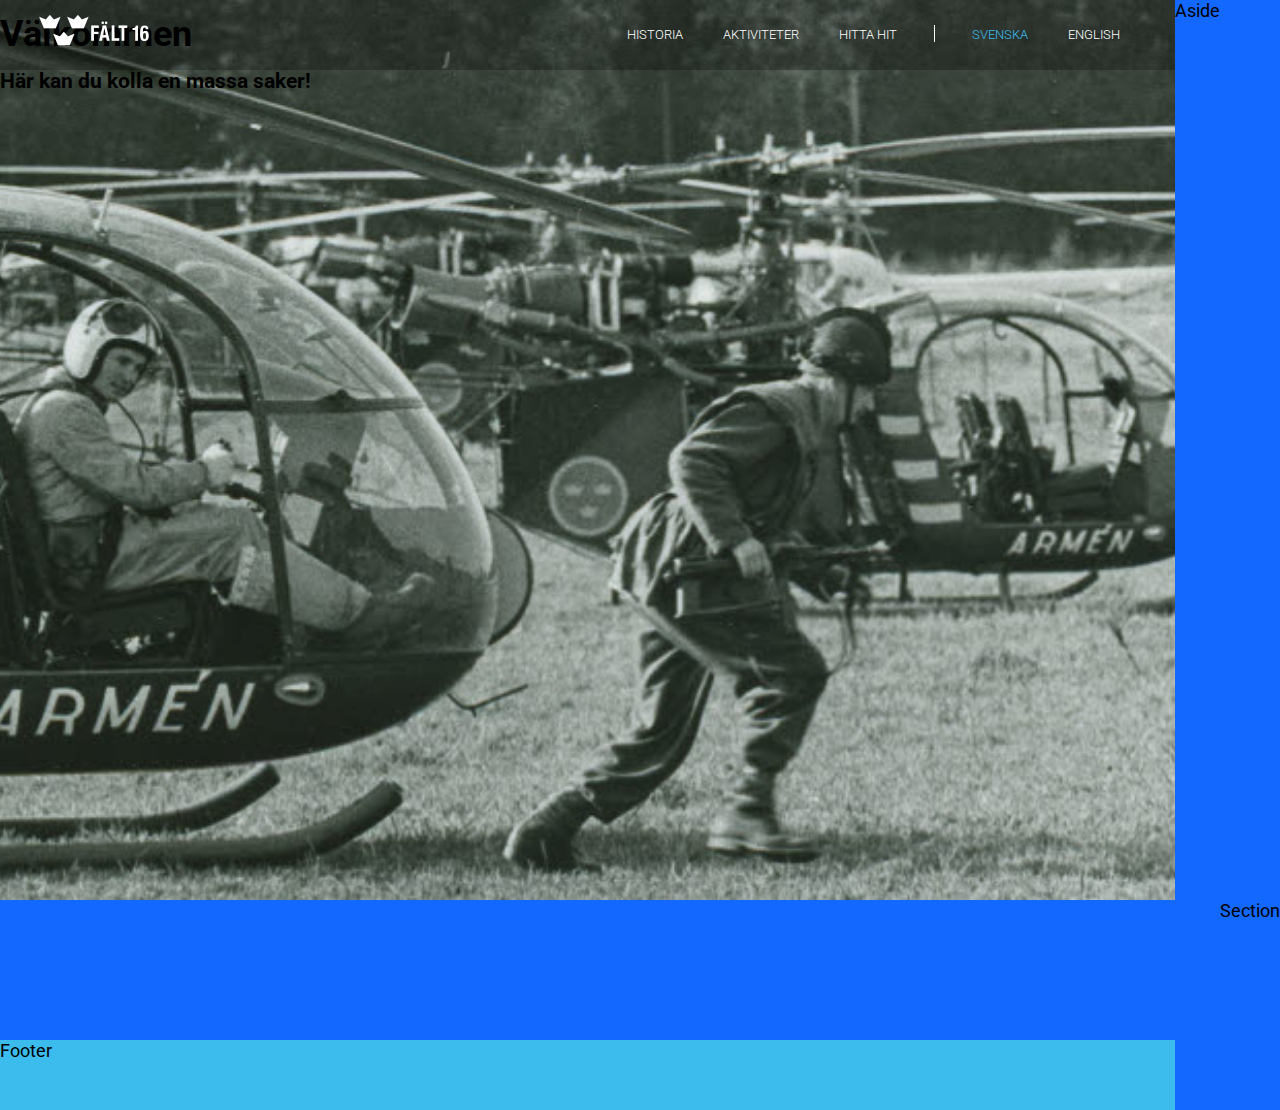
==== se/index.html @ 820b993d "add navbar done" ====
<!DOCTYPE html>
<html lang="se">

<head>
  <meta http-equiv="x-ua-compatible" content="ie=edge">
  <meta name="viewport" content="width=device-width, initial-scale=1">
  <meta charset="utf-8">
  <title>Krigsflygfalt 16</title>
  <link rel="stylesheet" type="text/css" href="../resources/css/grid.css">
<link href="https://fonts.googleapis.com/css?family=Roboto" rel="stylesheet">
</head>

<body>
  <header role="banner" class="header">
      <a href="index.html" class="logo">
        <img alt="krigsflygfält 16 logo" src="../resources/media/logo_white.png" />
      </a>
  </header>

    <nav role="navigation" class="nav">
      <input class="menu-btn" type="checkbox" id="menu-btn" />
      <label class="menu-icon" for="menu-btn">
        <span class="nav-icon"></span>
      </label>
      <ul class="menu">
              <li><a href="#">Historia</a></li>
              <li><a href="#">Aktiviteter</a></li>
              <li><a href="#">Hitta hit</a></li>
              <li role="separator" class="divider"></li>
              <li id="language-se"><a href="../se/index.html" id="active">Svenska</a></li>
              <li id="language-en"><a href="#">English</a></li>
      </ul>
    </nav>

<main role="main">
    <section class="hero">
    <h1>Välkommen</h1>
    <h3>Här kan du kolla en massa saker!</h3>
    </section>
</main>
  <section>Section</section>
  <aside>Aside</aside>
  <footer>Footer</footer>
</div>

</body>

</html>
---- resources/css/grid.css ----
html{
  height: 100%;
  font-size: 100%;
  text-rendering: optimizeLegibility;
  line-height: 1.2em;
  color: black;
  background: #1368FF;
  font-family: 'Roboto', sans-serif;
  font-kerning: normal;
}

@media (min-width: 40em) {
 html {font-size: 112.5%;}
}

article, aside, footer, header, hgroup, main, nav, section {
    display: block;
}

/* mobiles */
body{

  display: grid;
  grid-template-columns: repeat(6, 1fr);
  grid-auto-rows: minmax(55px, auto);
  margin: 0 auto;
  grid-template-areas:
  "header . . . . ."
  "nav nav nav nav nav nav"
  "main main main main main main"
    "section section section section section section"
  "footer footer footer footer footer footer";
}

.logo img{
  height: 26.2px;
  width: 88px;
  padding: 15px 15px;
}

#active{
  color: #3bbced;
}

/* menu */
.nav .menu{
  background-color: black;
  clear:both;
  height: 0px;
  padding: 0 15%;
  transition: height 0.25s ease-out;
}

.header{
  grid-area: header;
  background-color: transparent;
  height: 55px;
  z-index: 9999;
}

input[type=checkbox].menu-btn {
   display:none;
}

/* desktops/tablets  */
@media screen and (min-width:760px){
  body{
    display: grid;
    grid-template-columns: repeat(6, 1fr);
    grid-auto-rows: minmax(70px, auto);
    margin: 0 auto;
    grid-template-areas:
    "header . . . . ."
    "nav nav nav nav nav nav"
    "main main main main main main"

    "footer footer footer footer footer footer";
  }
}

/* Hamburger menu */
.nav .menu-icon{
  cursor: pointer;
  display: inline-block;
  float: right;
  padding: 26px 4%;
  position: relative;
  user-select: none;
}

.nav .menu-icon .nav-icon{
  background: white;
  display: block;
  height: 3px;
  position: relative;
  transition: background .2s ease-out;
  width: 18px;
}

.nav .menu-icon .nav-icon:before,
.nav .menu-icon .nav-icon:after{
 background: white;
 content: '';
 display: block;
 height: 3px;
 position: absolute;
 transition: all .2s ease-out;
 width: 100%;
}

.nav .menu-icon .nav-icon:before{
  top: 6px;
}

.nav .menu-icon .nav-icon:after{
  top:-7px;
}

.nav .menu-btn{
  display:none;
  transition: all .2s ease-out;
}

.nav .menu-btn:checked ~ .menu{
  height: 100vh;
  padding: 15% 15%;
}


.nav .menu-btn:checked ~ .menu-icon .nav-icon {
  background: transparent;
}

.nav .menu-btn:checked ~ .menu-icon .nav-icon:before {
  transform: rotate(-45deg);
}

.nav .menu-btn:checked ~ .menu-icon .nav-icon:after {
  transform: rotate(45deg);
}

.nav .menu-btn:checked ~ .menu-icon:not(.steps) .nav-icon:before,
.nav .menu-btn:checked ~ .menu-icon:not(.steps) .nav-icon:after {
  top: 0;
}

nav{
  grid-area: nav;
  font-weight: bold;
  text-transform: uppercase;
  font-size: 30px;
  background-color: black;
  height: 55px;
  grid-row: 1;
  color:white;
  z-index: 4;
}

.nav ul{
  margin: 0;
  padding: 0;
  height: 100%;
  list-style: none;
  overflow: hidden;
}

.nav li a{
    line-height: 1;
    display: block;
    padding: 20px 20px;
    text-decoration: none;
}

.nav a, a:visited {
  color: inherit;
}

.nav a:hover,
.nav .menubtn:hover {
    color: #3bbced;
}


.divider {
  text-align: left;
  width: 25px;
  height: 4px;
  background-color: #fff;
  margin: 10px 20px 0;
}

.nav .menu-btn:checked ~ .menu #language-se{
  font-size: 17px;
  margin-top: : 20px;
}

.nav .menu-btn:checked ~ .menu #language-en{
  font-size: 17px;
   margin-top: -20px;
}


@media (min-width: 760px) {
  .header{
    height: 70px;
  }

  .header a{
    display: block;
    height: 100%;
    line-height: 70px;
  }

  .logo img{
    height: 32.75px;
    width: 110px;
  padding-left: 20%;
  }

  .nav{
    font-weight: 300;
    font-size: 13px;
    color:white;
    background-color:rgba(0, 0, 0, 0.25);
    height: 70px;
  }

  .nav .menu{
    background-color: transparent;
    height: 100%;
    line-height: 70px;
    padding-right: 3%
  }

  .nav li {
    float: left;
  }
  .nav li a {
    display: inline;
  }

  .divider {
      background-color: white;
      height: 17px;
      width: 1px;
      margin-top: 25px;
      margin-left: 17px;
      margin-right: 17px;
  }

  .nav .menu {
    clear: none;
    float: right;
    max-height: none;
  }
  .nav .menu-icon {
    display: none;
  }
}

main{
  grid-area: main;
  grid-row: 1;
  height: 100vh;
  background : url('../media/index_bk.jpg')no-repeat center ;
  -webkit-background-size: cover;
  -moz-background-size: cover;
  -o-background-size: cover;
  background-size: cover;
  z-index: 3;
}
@media (min-width: 760px) {

}

section {
  grid-area: section;
  grid-row: 2/4;
}

section .hero{
  display: grid;
  grid-template-rows: 1fr 1fr 1fr 1fr;
  grid-gap: 2em;
  margin: 2rem 0;
  justify-content: center;
  align-items: center;
}

footer{
  grid-area: footer;
  background: #3bbced;
  height:auto;
}
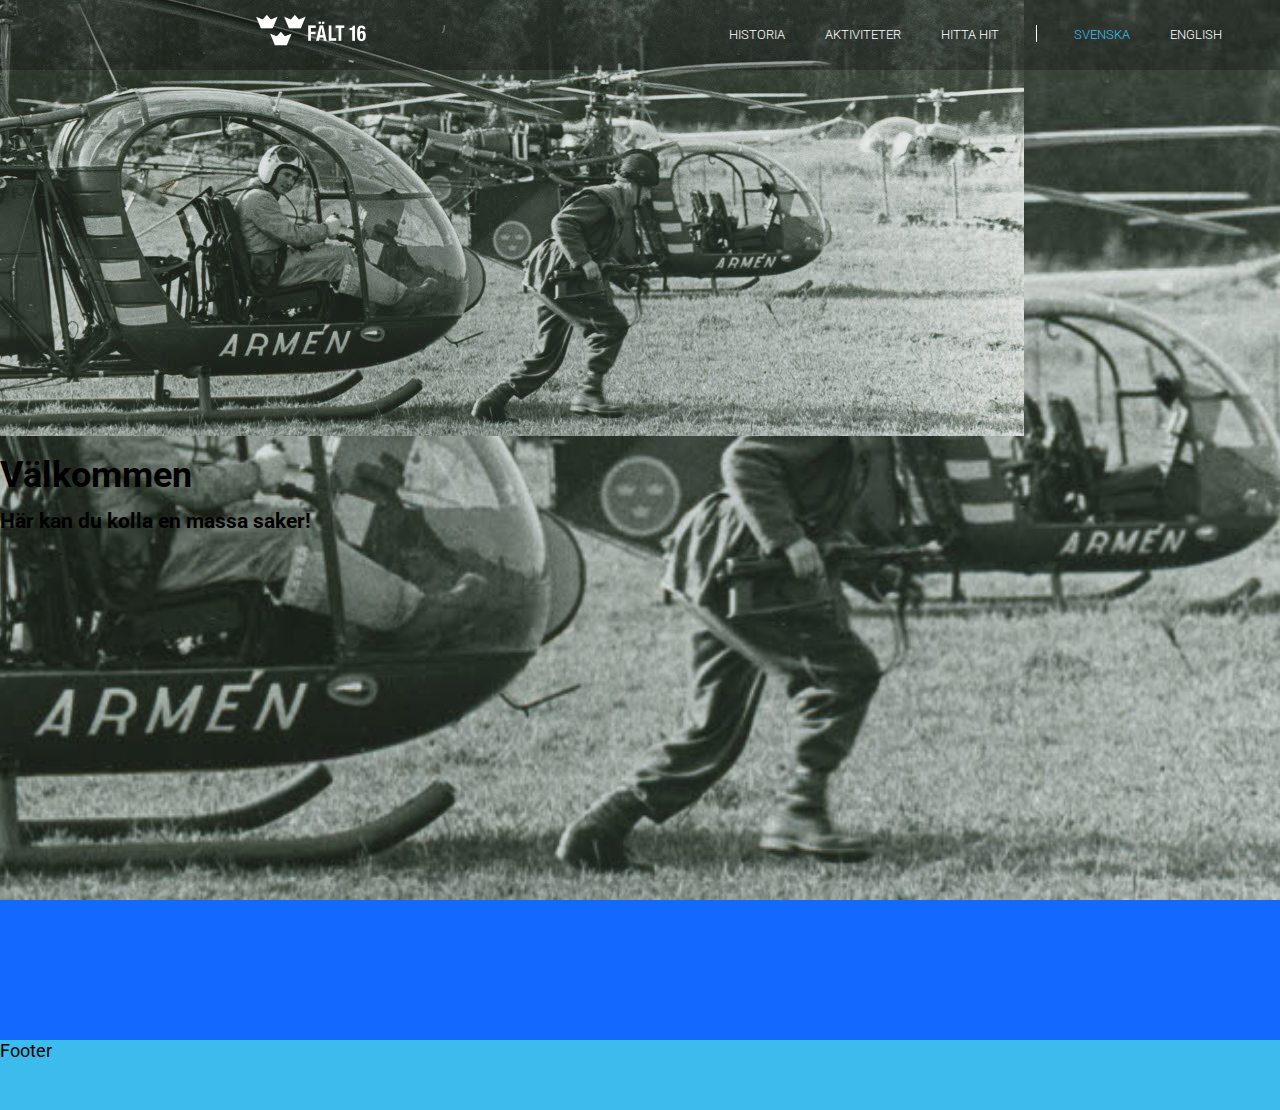
==== commit a5c9a1cf: "add new header" ====
--- a/se/index.html
+++ b/se/index.html
@@ -1,48 +1,43 @@
 <!DOCTYPE html>
 <html lang="se">
 
-<head>
-  <meta http-equiv="x-ua-compatible" content="ie=edge">
-  <meta name="viewport" content="width=device-width, initial-scale=1">
-  <meta charset="utf-8">
-  <title>Krigsflygfalt 16</title>
-  <link rel="stylesheet" type="text/css" href="../resources/css/grid.css">
-<link href="https://fonts.googleapis.com/css?family=Roboto" rel="stylesheet">
-</head>
+  <head>
+    <meta http-equiv="x-ua-compatible" content="ie=edge">
+    <meta name="viewport" content="width=device-width, initial-scale=1">
+    <meta charset="utf-8">
+    <title>Krigsflygfalt 16</title>
+    <link rel="stylesheet" type="text/css" href="../resources/css/grid.css">
+  <link href="https://fonts.googleapis.com/css?family=Roboto:300,400" rel="stylesheet">
+  </head>
 
-<body>
-  <header role="banner" class="header">
-      <a href="index.html" class="logo">
-        <img alt="krigsflygfält 16 logo" src="../resources/media/logo_white.png" />
-      </a>
-  </header>
+  <body>
+    <header role="banner" class="header">
+    </header>
+      <nav role="navigation" class="nav">
+        <a href="index.html" class="logo">
+          <img alt="krigsflygfält 16 logo" src="../resources/media/logo_white.png" />
+        </a>
+        <input class="menu-btn" type="checkbox" id="menu-btn" />
+        <label class="menu-icon" for="menu-btn">
+          <span class="nav-icon"></span>
+        </label>
+        <ul class="menu">
+                <li><a href="#">Historia</a></li>
+                <li><a href="#">Aktiviteter</a></li>
+                <li><a href="#">Hitta hit</a></li>
+                <li role="separator" class="divider"></li>
+                <li id="language-se"><a href="../se/index.html" id="active">Svenska</a></li>
+                <li id="language-en"><a href="#">English</a></li>
+        </ul>
+      </nav>
 
-    <nav role="navigation" class="nav">
-      <input class="menu-btn" type="checkbox" id="menu-btn" />
-      <label class="menu-icon" for="menu-btn">
-        <span class="nav-icon"></span>
-      </label>
-      <ul class="menu">
-              <li><a href="#">Historia</a></li>
-              <li><a href="#">Aktiviteter</a></li>
-              <li><a href="#">Hitta hit</a></li>
-              <li role="separator" class="divider"></li>
-              <li id="language-se"><a href="../se/index.html" id="active">Svenska</a></li>
-              <li id="language-en"><a href="#">English</a></li>
-      </ul>
-    </nav>
-
-<main role="main">
-    <section class="hero">
-    <h1>Välkommen</h1>
-    <h3>Här kan du kolla en massa saker!</h3>
-    </section>
-</main>
-  <section>Section</section>
-  <aside>Aside</aside>
-  <footer>Footer</footer>
-</div>
-
-</body>
-
+    <main role="main">
+      <section class="hero">
+      <img class="section-img" src="../resources/media/index_bk.jpg" alt=" " />
+        <h1>Välkommen</h1>
+        <h3>Här kan du kolla en massa saker!</h3>
+      </section>
+    </main>
+    <footer>Footer</footer>
+  </body>
 </html>
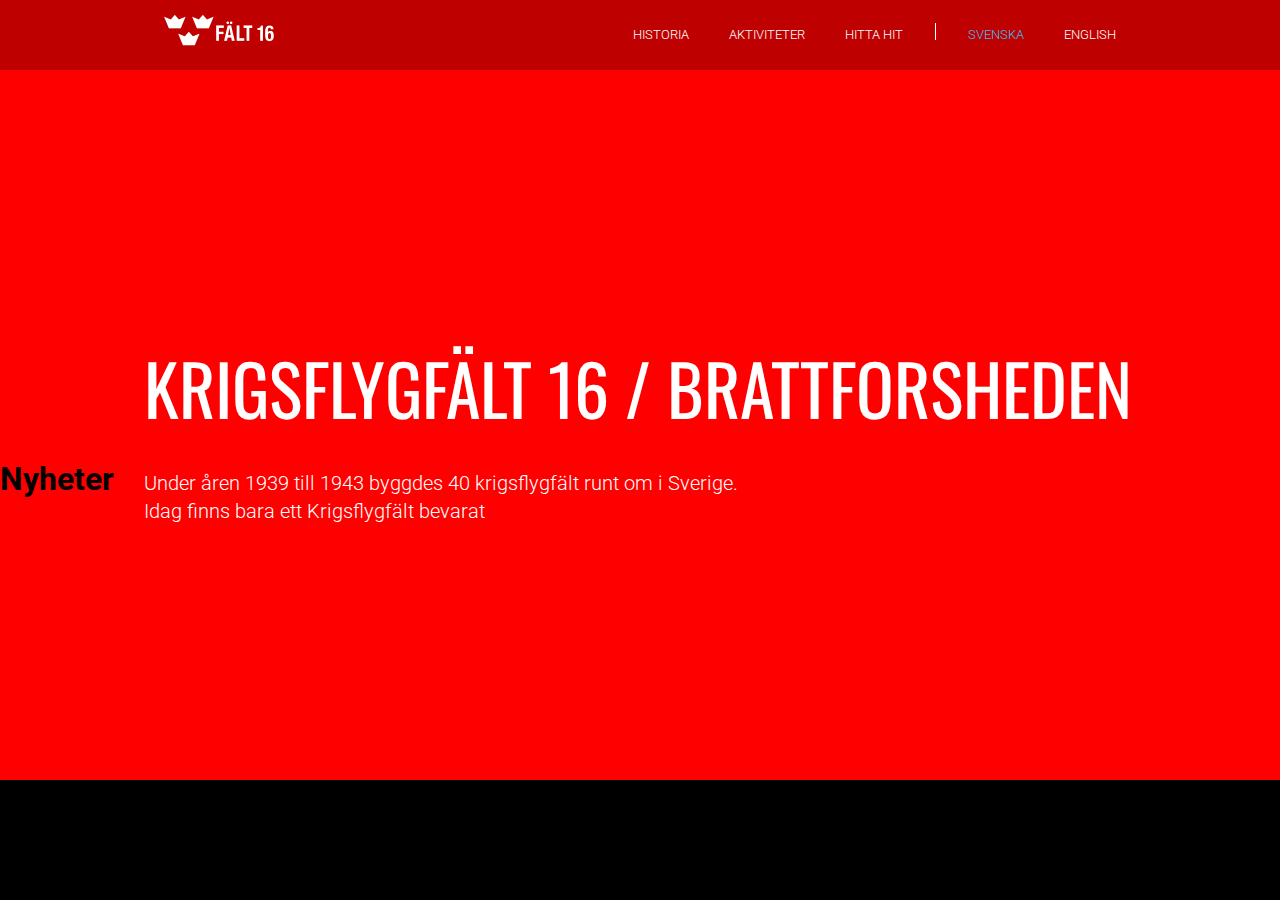
==== commit bfb55ede: "Add structure and hero section" ====
--- a/se/index.html
+++ b/se/index.html
@@ -8,6 +8,10 @@
     <title>Krigsflygfalt 16</title>
     <link rel="stylesheet" type="text/css" href="../resources/css/grid.css">
   <link href="https://fonts.googleapis.com/css?family=Roboto:300,400" rel="stylesheet">
+  <link href="https://fonts.googleapis.com/css?family=Overpass+Mono:400,700" rel="stylesheet">
+  <link href="https://fonts.googleapis.com/css?family=Black+Ops+One" rel="stylesheet">
+  <link href="https://fonts.googleapis.com/css?family=Oswald" rel="stylesheet">
+
   </head>
 
   <body>
@@ -31,12 +35,17 @@
         </ul>
       </nav>
 
-    <main role="main">
-      <section class="hero">
-      <img class="section-img" src="../resources/media/index_bk.jpg" alt=" " />
-        <h1>Välkommen</h1>
-        <h3>Här kan du kolla en massa saker!</h3>
-      </section>
+    <main>
+    <section role="hero" class="section-hero">
+      <div class="hero-txt">
+      <h1>Krigsflygfält 16
+        / Brattforsheden</h1>
+      <h2>Under åren 1939 till 1943 byggdes 40 krigsflygfält runt om i Sverige.</br> Idag finns bara ett Krigsflygfält bevarat</h2>
+      </div>
+    </section>
+    <section role="news" class="section-news">
+      <h1>Nyheter</h1>
+    </section>
     </main>
     <footer>Footer</footer>
   </body>
--- a/resources/css/grid.css
+++ b/resources/css/grid.css
@@ -1,85 +1,112 @@
-
+/* Basic stuff ----------------------------------------------*/
 html{
   height: 100%;
-  font-size: 100%;
+  font-family: 'Roboto', sans-serif;
   text-rendering: optimizeLegibility;
-  line-height: 1.2em;
+  line-height: 1em;
   color: black;
   background: #1368FF;
-  font-family: 'Roboto', sans-serif;
   font-kerning: normal;
 }
 
-@media (min-width: 40em) {
- html {font-size: 112.5%;}
-}
-
-article, aside, footer, header, hgroup, main, nav, section {
-    display: block;
-}
-
-/* mobiles */
+input[type=checkbox].menu-btn {
+   display:none;
+}
+
+/* mobiles --------------------------------------------------*/
 body{
-
+  height: inherit;
   display: grid;
   grid-template-columns: repeat(6, 1fr);
-  grid-auto-rows: minmax(55px, auto);
+  grid-template-rows: auto auto 1fr auto;
   margin: 0 auto;
   grid-template-areas:
-  "header . . . . ."
+  "header header header header header header"
   "nav nav nav nav nav nav"
   "main main main main main main"
-    "section section section section section section"
   "footer footer footer footer footer footer";
 }
 
 .logo img{
   height: 26.2px;
   width: 88px;
-  padding: 15px 15px;
+  margin-top: 15px;
+  margin-left: 20px;
+  position: relative;
+}
+
+/* navigation -----------------------------------------------*/
+.nav{
+  grid-area: nav;
+  z-index: 1000;
+  height:55px;
+  grid-row: 1;
+  font-weight: bold;
+  text-transform: uppercase;
+  font-size: 30px;
+  background-color: rgba(0, 0, 0, 0.85);
+  color:white;
+}
+
+.nav ul{
+  margin: 0;
+  padding: 0;
+  list-style: none;
+}
+
+.nav li a{
+    display: block;
+    line-height: 1;
+    padding: 20px 15%;
+    text-decoration: none;
+}
+
+.nav li:first-child{
+  margin-top: 50px;
+}
+.nav a, a:visited {
+  color: inherit;
+}
+
+.nav a:hover,
+.nav .menubtn:hover {
+    color: #3bbced;
 }
 
 #active{
   color: #3bbced;
 }
 
-/* menu */
+/* menu ---------------------------*/
+.divider {
+  text-align: left;
+  width: 25px;
+  height: 4px;
+  background-color: #fff;
+  margin: 10px 15% 0;
+}
+.menu #language-se{
+  font-size: 17px;
+  margin-top: : 20px;
+}
+
+.menu #language-en{
+  font-size: 17px;
+  margin-top: -20px;
+}
+.menu li{
+  position: relative;
+}
 .nav .menu{
-  background-color: black;
   clear:both;
   height: 0px;
-  padding: 0 15%;
-  transition: height 0.25s ease-out;
-}
-
-.header{
-  grid-area: header;
-  background-color: transparent;
-  height: 55px;
-  z-index: 9999;
-}
-
-input[type=checkbox].menu-btn {
-   display:none;
-}
-
-/* desktops/tablets  */
-@media screen and (min-width:760px){
-  body{
-    display: grid;
-    grid-template-columns: repeat(6, 1fr);
-    grid-auto-rows: minmax(70px, auto);
-    margin: 0 auto;
-    grid-template-areas:
-    "header . . . . ."
-    "nav nav nav nav nav nav"
-    "main main main main main main"
-
-    "footer footer footer footer footer footer";
-  }
-}
-
-/* Hamburger menu */
+  opacity: 0;
+  overflow:hidden;
+  transition: height 0.3s ease, opacity 0.3s  ease;
+}
+
+
+/* Hamburger menu ----------------*/
 .nav .menu-icon{
   cursor: pointer;
   display: inline-block;
@@ -123,8 +150,9 @@
 }
 
 .nav .menu-btn:checked ~ .menu{
-  height: 100vh;
-  padding: 15% 15%;
+  background-color: rgba(0, 0, 0, 0.85);
+  height:100vh;
+  opacity: 1;
 }
 
 
@@ -145,151 +173,175 @@
   top: 0;
 }
 
-nav{
-  grid-area: nav;
-  font-weight: bold;
+/* main ------------------------*/
+main{
+  grid-column: 1/7;
+  grid-row: 1/4;
+  background-color: red;
+}
+
+/* SECTION: hero ---------------*/
+main .section-hero{
+  height: 50vh;
+  max-width: 760px;
+  display: grid;
+  grid-template-columns: repeat(4, 1fr);
+  grid-template-rows: repeat(4, 1fr);
+  grid-gap: 20px;
+  margin-left: 20px;
+  justify-self: center;
+}
+
+.section-hero .hero-txt{
+  grid-row: 3/5;
+  grid-column: 1/5;
+  color: white;
+  margin-top: 70px;
+}
+
+.hero-txt h1{
+  font-family: 'Oswald', sans-serif;
+  font-weight: 400;
   text-transform: uppercase;
-  font-size: 30px;
-  background-color: black;
-  height: 55px;
-  grid-row: 1;
-  color:white;
-  z-index: 4;
-}
-
-.nav ul{
-  margin: 0;
-  padding: 0;
-  height: 100%;
-  list-style: none;
-  overflow: hidden;
-}
-
-.nav li a{
-    line-height: 1;
-    display: block;
-    padding: 20px 20px;
-    text-decoration: none;
-}
-
-.nav a, a:visited {
-  color: inherit;
-}
-
-.nav a:hover,
-.nav .menubtn:hover {
-    color: #3bbced;
-}
-
-
-.divider {
-  text-align: left;
-  width: 25px;
-  height: 4px;
-  background-color: #fff;
-  margin: 10px 20px 0;
-}
-
-.nav .menu-btn:checked ~ .menu #language-se{
-  font-size: 17px;
-  margin-top: : 20px;
-}
-
-.nav .menu-btn:checked ~ .menu #language-en{
-  font-size: 17px;
-   margin-top: -20px;
-}
-
-
-@media (min-width: 760px) {
+  font-size: 60px;
+  line-height: 1em;
+}
+
+.hero-txt h2{
+  font-size: 20px;
+  font-weight: 300;
+  line-height: 1.4em;
+}
+/* SECTION: News ----------------*/
+  .main .section-news{
+
+    max-width: 760px;
+    display: grid;
+    grid-template-columns: repeat(3, 1fr);
+    grid-template-rows: repeat(3, 1fr);
+    grid-gap: 20px;
+  }
+/* footer -----------------------*/
+footer{
+  grid-area: footer;
+  background: black;
+}
+
+
+/* tablets ----------------------------------------------------*/
+@media screen and (min-width:760px){
+  body{
+    display: grid;
+    grid-template-columns: repeat(6, 1fr);
+    grid-template-rows: auto auto 1fr auto;
+    margin: 0 auto;
+    grid-template-areas:
+    "header header header header header header"
+    "nav nav nav nav nav nav"
+    "main main main main main main"
+    "footer footer footer footer footer footer";
+  }
+/* main ------------------------*/
+  main .section-hero{
+    margin: 0 auto;
+  }
+
+  .section-hero .hero-txt{
+    grid-column: 1/5;
+  }
+
+/* footer ----------------------*/
+  footer{
+    height: 120px;
+  }
+
+/* navigation ---------------------*/
   .header{
+    grid-area: header;
+    z-index: 1000;
+    background-color:rgba(0, 0, 0, 0.25);
     height: 70px;
-  }
-
-  .header a{
-    display: block;
-    height: 100%;
-    line-height: 70px;
-  }
-
-  .logo img{
-    height: 32.75px;
-    width: 110px;
-  padding-left: 20%;
   }
 
   .nav{
     font-weight: 300;
     font-size: 13px;
     color:white;
-    background-color:rgba(0, 0, 0, 0.25);
-    height: 70px;
+    background-color: transparent;
+    height: 0px;
+    line-height: 70px;
+    justify-self:center;
+    width: 760px;
   }
 
   .nav .menu{
     background-color: transparent;
-    height: 100%;
-    line-height: 70px;
-    padding-right: 3%
-  }
+    height: 70px;
+    float:right;
+    opacity: 1;
+    overflow:visible;
+  }
+
+  .menu #language-se{
+    font-size: inherit;
+    margin-top: : 0px;
+  }
+
+  .menu #language-en{
+    font-size: inherit;
+    margin-top: 0px;
+  }
+
 
   .nav li {
     float: left;
   }
   .nav li a {
+    padding: 0;
+    margin: 0;
+    padding: 0px 20px;
     display: inline;
+  }
+
+  .nav ul{
+
+  }
+
+  .nav li:first-child{
+    margin-top: 0;
   }
 
   .divider {
       background-color: white;
       height: 17px;
       width: 1px;
-      margin-top: 25px;
-      margin-left: 17px;
-      margin-right: 17px;
-  }
-
-  .nav .menu {
-    clear: none;
-    float: right;
-    max-height: none;
-  }
+      margin-top: 23px;
+      margin-left: 12px;
+      margin-right: 12px;
+  }
+
   .nav .menu-icon {
     display: none;
   }
-}
-
-main{
-  grid-area: main;
-  grid-row: 1;
-  height: 100vh;
-  background : url('../media/index_bk.jpg')no-repeat center ;
-  -webkit-background-size: cover;
-  -moz-background-size: cover;
-  -o-background-size: cover;
-  background-size: cover;
-  z-index: 3;
-}
-@media (min-width: 760px) {
-
-}
-
-section {
-  grid-area: section;
-  grid-row: 2/4;
-}
-
-section .hero{
-  display: grid;
-  grid-template-rows: 1fr 1fr 1fr 1fr;
-  grid-gap: 2em;
-  margin: 2rem 0;
-  justify-content: center;
-  align-items: center;
-}
-
-footer{
-  grid-area: footer;
-  background: #3bbced;
-  height:auto;
-}
+
+  .logo img{
+    height: 32.75px;
+    width: 110px;
+    padding-top: 0px;
+  }
+
+}
+
+/* desktops/tablets ----------------------------------------*/
+@media screen and (min-width:992px){
+  .nav{
+    min-width: 992px;
+  }
+  .section-hero{
+    min-width: 992px;
+  }
+  .section-hero h1{
+    font-size: 70px;
+    white-space: nowrap;
+  }
+}
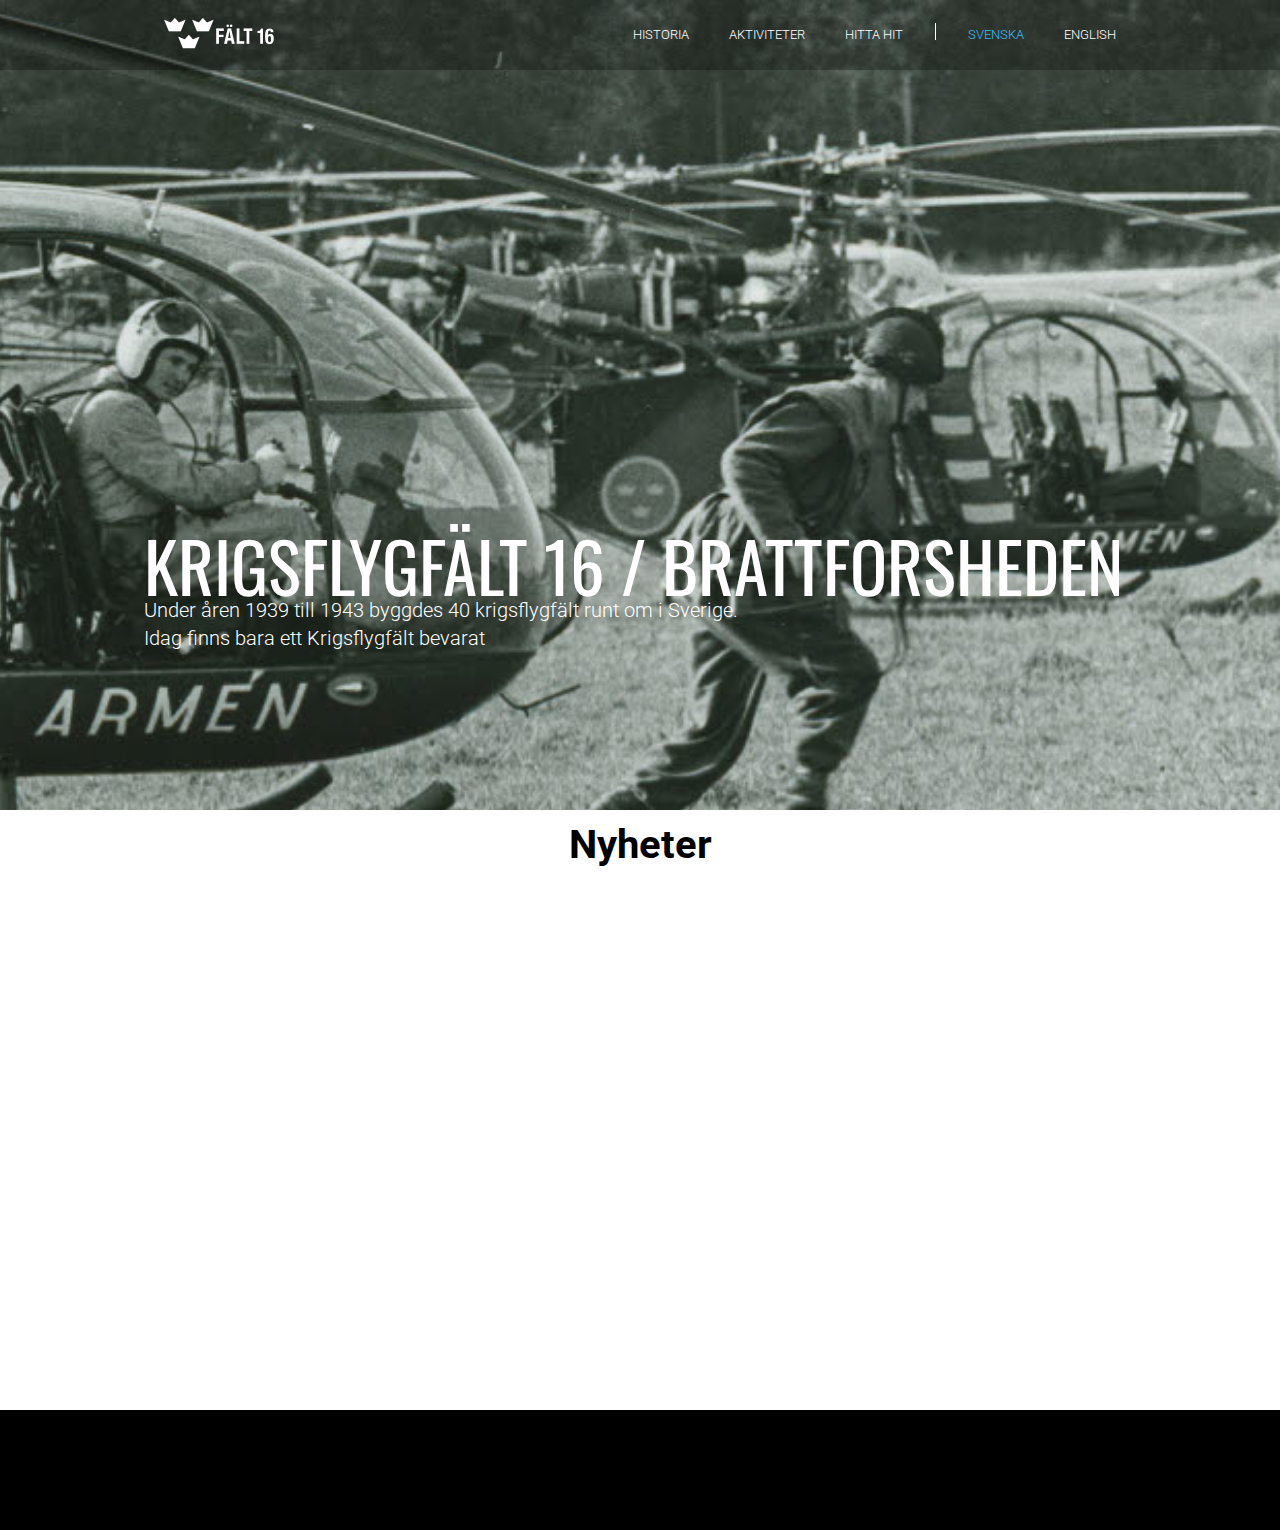
==== commit 54b36441: "Add hero" ====
--- a/se/index.html
+++ b/se/index.html
@@ -36,16 +36,21 @@
       </nav>
 
     <main>
-    <section role="hero" class="section-hero">
-      <div class="hero-txt">
-      <h1>Krigsflygfält 16
-        / Brattforsheden</h1>
-      <h2>Under åren 1939 till 1943 byggdes 40 krigsflygfält runt om i Sverige.</br> Idag finns bara ett Krigsflygfält bevarat</h2>
-      </div>
-    </section>
-    <section role="news" class="section-news">
-      <h1>Nyheter</h1>
-    </section>
+      <article role="hero" id="article-hero">
+        <section class="section-hero">
+          <span class="hero-txt">
+            <h1>Krigsflygfält 16
+              / Brattforsheden</h1>
+            <h2>Under åren 1939 till 1943 byggdes 40 krigsflygfält runt om i Sverige.</br> Idag finns bara ett Krigsflygfält bevarat</h2>
+          </span>
+        </section>
+      </article>
+
+      <article role="nyheter" id="article-news">
+        <section role="news" class="section-news">
+          <h1>Nyheter</h1>
+        </section>
+      <article>
     </main>
     <footer>Footer</footer>
   </body>
--- a/resources/css/grid.css
+++ b/resources/css/grid.css
@@ -175,14 +175,15 @@
 
 /* main ------------------------*/
 main{
+  grid-area: main;
   grid-column: 1/7;
-  grid-row: 1/4;
+  grid-row: 1;
   background-color: red;
 }
 
 /* SECTION: hero ---------------*/
-main .section-hero{
-  height: 50vh;
+main article>section{
+  height: 100%;
   max-width: 760px;
   display: grid;
   grid-template-columns: repeat(4, 1fr);
@@ -192,6 +193,15 @@
   justify-self: center;
 }
 
+#article-hero {
+    background-image: url(../media/index_bk.jpg);
+    background-position: center center;
+    background-repeat: no-repeat;
+    background-attachment: fixed;
+    background-size: cover;
+    background-color: #464646;
+
+}
 .section-hero .hero-txt{
   grid-row: 3/5;
   grid-column: 1/5;
@@ -210,16 +220,25 @@
 .hero-txt h2{
   font-size: 20px;
   font-weight: 300;
+  margin-top: -50px;
   line-height: 1.4em;
 }
 /* SECTION: News ----------------*/
-  .main .section-news{
-
-    max-width: 760px;
-    display: grid;
-    grid-template-columns: repeat(3, 1fr);
-    grid-template-rows: repeat(3, 1fr);
-    grid-gap: 20px;
+  #article-news{
+    background-color: white;
+    height: 600px;
+  }
+
+  .section-news h1{
+    font-size: 40px;
+
+    text-align: center;
+    grid-column: 2/4;
+
+  }
+
+ .section-news{
+
   }
 /* footer -----------------------*/
 footer{
@@ -242,13 +261,22 @@
     "footer footer footer footer footer footer";
   }
 /* main ------------------------*/
+  #article-hero{
+    height: 90vh;
+  }
+
   main .section-hero{
     margin: 0 auto;
   }
 
+  main .section-news{
+      margin: 0 auto;
+  }
+
   .section-hero .hero-txt{
     grid-column: 1/5;
   }
+
 
 /* footer ----------------------*/
   footer{
@@ -292,7 +320,6 @@
     margin-top: 0px;
   }
 
-
   .nav li {
     float: left;
   }
@@ -327,7 +354,7 @@
   .logo img{
     height: 32.75px;
     width: 110px;
-    padding-top: 0px;
+    padding-top: 3px;
   }
 
 }
@@ -341,7 +368,7 @@
     min-width: 992px;
   }
   .section-hero h1{
-    font-size: 70px;
+    font-size: 69px;
     white-space: nowrap;
   }
 }
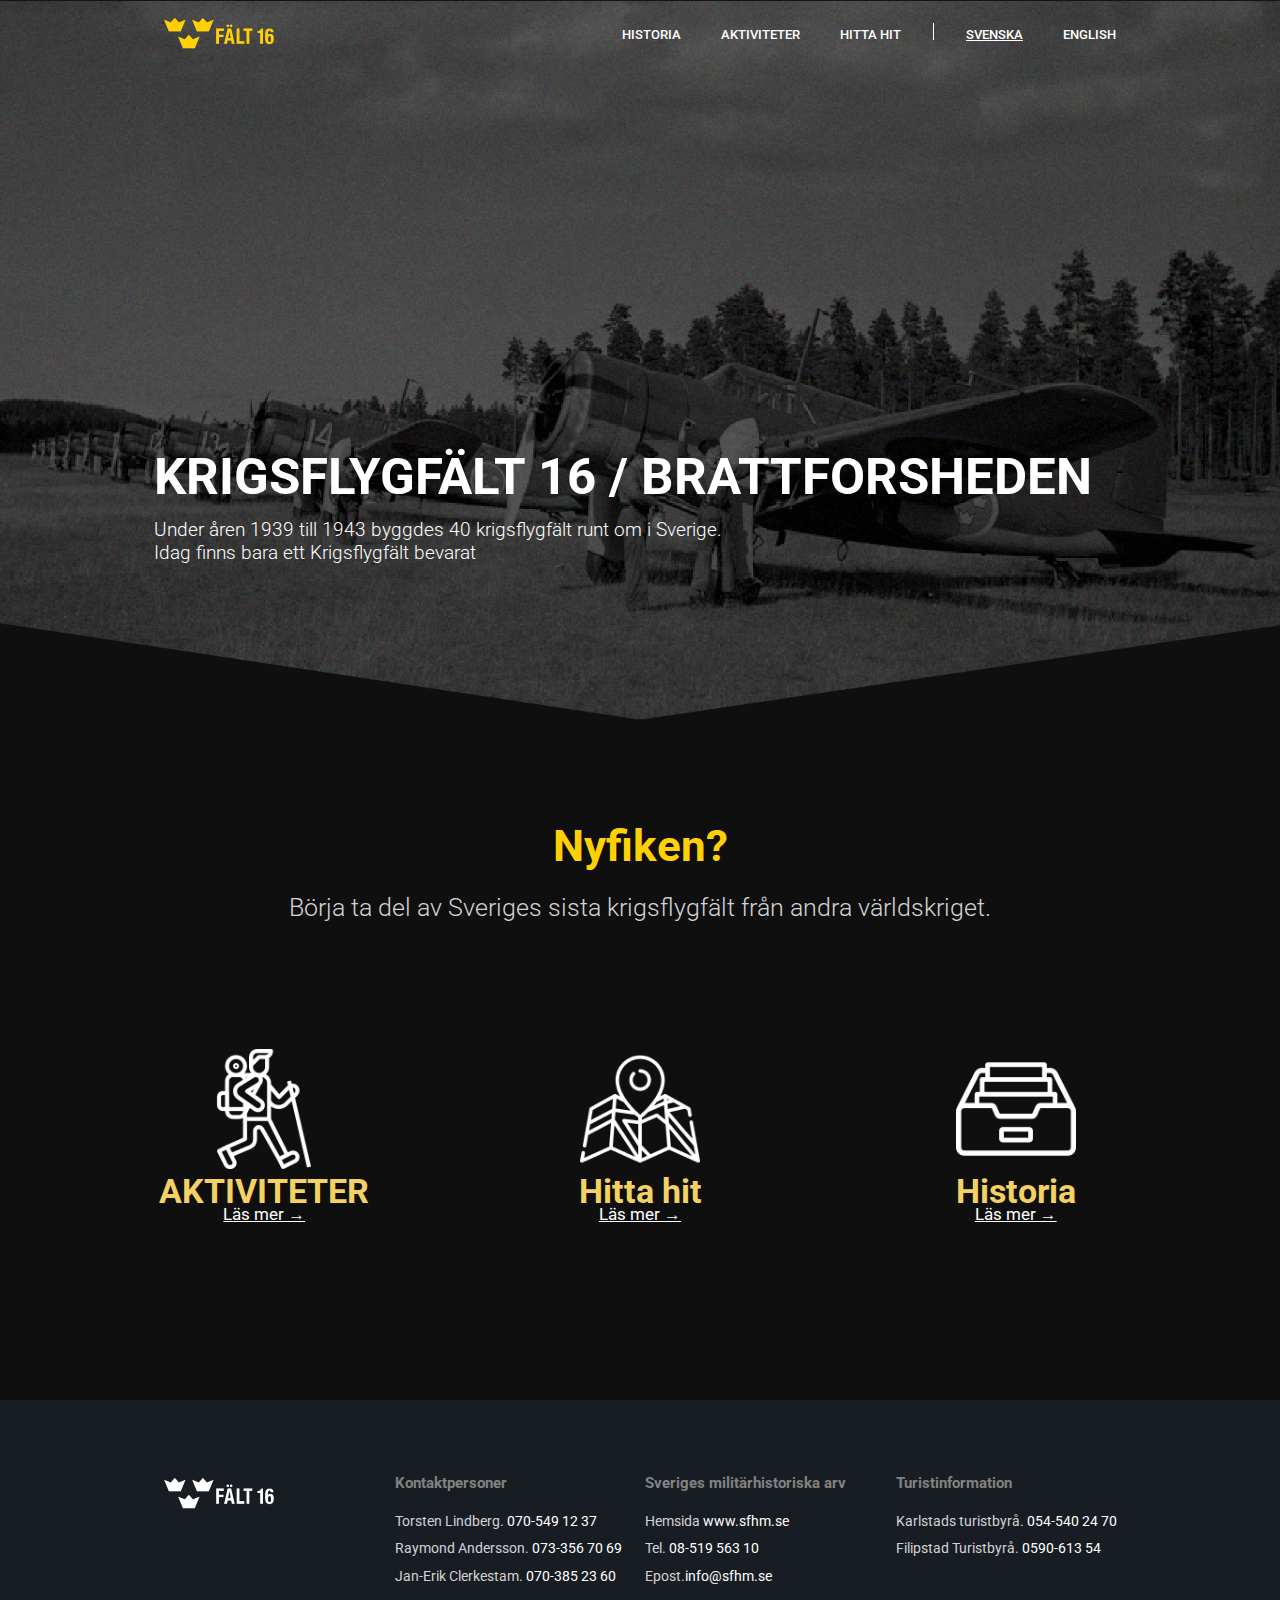
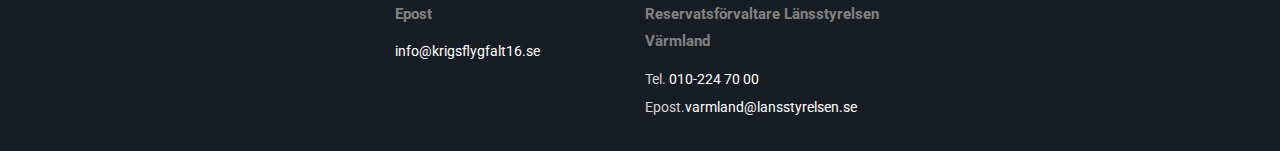
==== commit 846fb793: "Add availability" ====
--- a/se/index.html
+++ b/se/index.html
@@ -3,14 +3,19 @@
 
   <head>
     <meta http-equiv="x-ua-compatible" content="ie=edge">
-    <meta name="viewport" content="width=device-width, initial-scale=1">
+    <meta name="viewport" content="width=device-width">
+    <meta name="viewport" content="width=500">
     <meta charset="utf-8">
     <title>Krigsflygfalt 16</title>
     <link rel="stylesheet" type="text/css" href="../resources/css/grid.css">
-  <link href="https://fonts.googleapis.com/css?family=Roboto:300,400" rel="stylesheet">
-  <link href="https://fonts.googleapis.com/css?family=Overpass+Mono:400,700" rel="stylesheet">
-  <link href="https://fonts.googleapis.com/css?family=Black+Ops+One" rel="stylesheet">
-  <link href="https://fonts.googleapis.com/css?family=Oswald" rel="stylesheet">
+
+    <script src="../resources/js/script.js"></script>
+    <link href="https://fonts.googleapis.com/css?family=Roboto:300,400,700" rel="stylesheet">
+    <link href="https://fonts.googleapis.com/css?family=Overpass+Mono:400,700" rel="stylesheet">
+    <link href="https://fonts.googleapis.com/css?family=Black+Ops+One" rel="stylesheet">
+    <link href="https://fonts.googleapis.com/css?family=Oswald" rel="stylesheet">
+    <link href="https://fonts.googleapis.com/css?family=Averia+Serif+Libre:700" rel="stylesheet">
+    <link href="https://fonts.googleapis.com/css?family=Cabin|Stardos+Stencil" rel="stylesheet">
 
   </head>
 
@@ -18,19 +23,19 @@
     <header role="banner" class="header">
     </header>
       <nav role="navigation" class="nav">
-        <a href="index.html" class="logo">
-          <img alt="krigsflygfält 16 logo" src="../resources/media/logo_white.png" />
+        <a href="index.html"  class="logo">
+          <img alt="krigsflygfält 16 logo i gult" src="../resources/media/logo_yellow.png" />
         </a>
-        <input class="menu-btn" type="checkbox" id="menu-btn" />
+        <input class="menu-btn" type="checkbox" id="menu-btn" onclick="noneScroll()" />
         <label class="menu-icon" for="menu-btn">
           <span class="nav-icon"></span>
         </label>
-        <ul class="menu">
-                <li><a href="#">Historia</a></li>
+        <ul class="menu" name="Huvudnavigation">
+                <li><a href="historia.html">Historia</a></li>
                 <li><a href="#">Aktiviteter</a></li>
-                <li><a href="#">Hitta hit</a></li>
+                <li><a href="hitta-hit.html">Hitta hit</a></li>
                 <li role="separator" class="divider"></li>
-                <li id="language-se"><a href="../se/index.html" id="active">Svenska</a></li>
+                <li id="language-se"><a href="../se/index.html" id="active-language">Svenska</a></li>
                 <li id="language-en"><a href="#">English</a></li>
         </ul>
       </nav>
@@ -39,19 +44,114 @@
       <article role="hero" id="article-hero">
         <section class="section-hero">
           <span class="hero-txt">
-            <h1>Krigsflygfält 16
-              / Brattforsheden</h1>
+            <h1>Krigsflygfält 16 / Brattforsheden</h1>
             <h2>Under åren 1939 till 1943 byggdes 40 krigsflygfält runt om i Sverige.</br> Idag finns bara ett Krigsflygfält bevarat</h2>
           </span>
         </section>
       </article>
 
       <article role="nyheter" id="article-news">
-        <section role="news" class="section-news">
-          <h1>Nyheter</h1>
+        <section role="nyheter" class="section-news">
+          <span class="section-titel">
+            <h1>Nyfiken?</h1>
+            <h2>Börja ta del av Sveriges sista krigsflygfält från andra världskriget.</h2>
+          </span>
+
+          <article id="news-article-1">
+
+            <span class="news-article-txt">
+              <img alt="Vandrande människa med gångstav och ryggsäck" src="../resources/media/trekking.png" />
+              <h1>
+                AKTIVITETER
+              </h1>
+              <h2>
+                <a href="#">
+                  Läs mer &#8594;
+              </a>
+              </h2>
+            </span>
+          </article>
+
+          <article id="news-article-2">
+
+            <span class="news-article-txt">
+                  <img alt="karta med en ditsatt nål" src="../resources/media/location_white.png" />
+              <h1>
+                Hitta hit
+              </h1>
+              <h2>
+                <a href="#">
+                Läs mer &#8594;
+              </a>
+              </h2>
+            </span>
+          </article>
+
+        <article id="news-article-3">
+          <span class="news-article-txt">
+                <img alt="Historiska dokument i en låda" src="../resources/media/inbox_white.png" />
+            <h1>
+              Historia
+            </h1>
+            <h2>
+              <a href="#">
+              Läs mer &#8594;
+            </a>
+            </h2>
+          </span>
+        </article>
+        </artice>
+      </section>
+    </main>
+
+
+
+    <footer>
+      <article id="footer-contact">
+        <section class="section-footer">
+          <div>
+            <a id="footer-logo" href="index.html" class="logo">
+              <img alt="krigsflygfält 16 logo i vitt" src="../resources/media/logo_white.png" />
+            </a>
+          </div>
+          <span id="footer-article-1">
+          <ul class="footer-list">
+            <h1><li>Kontaktpersoner</li></h1>
+              <li>Torsten Lindberg.<a href="tel:+46-070-549-1237" rel="nofollow"> 070-549 12 37</a></li>
+              <li>Raymond Andersson.<a href="tel:+46-073-356-7069" rel="nofollow"> 073-356 70 69</a></li>
+              <li>Jan-Erik Clerkestam.<a href="tel:+46-070-385-2360" rel="nofollow">  070-385 23 60</a></li>
+              <h1><li>Epost</li></h1>
+              <li><a "href=mailto:info@krigsflygfalt16.se" rel="nofollow">info@krigsflygfalt16.se</a></li>
+            </ul>
+
+          </span>
+
+          <span id="footer-article-2">
+          <ul class="footer-list">
+            <h1><li>Sveriges militärhistoriska arv</li></h1>
+              <li>Hemsida<a href="http://www.sfhm.se/"> www.sfhm.se</a></li>
+              <li>Tel.<a href="tel:+46-08-519-6310" rel="nofollow"> 08-519 563 10</a></li>
+              <li>Epost.<a href="mailto:info@sfhm.se" rel="nofollow">info@sfhm.se</a></li>
+            </ul>
+            <ul class="footer-list">
+              <h1><li>Reservatsförvaltare
+                    Länsstyrelsen Värmland</li></h1>
+                <li>Tel.<a href="tel:+46-010-224-7000" rel="nofollow"> 010-224 70 00</a></li>
+                <li>Epost.<a href="mailto:varmland@lansstyrelsen.se" rel="nofollow">varmland@lansstyrelsen.se</a></li>
+              </ul>
+          </span>
+
+          <span id="footer-article-3">
+          <ul class="footer-list">
+            <h1><li>Turistinformation</li></h1>
+              <li>Karlstads turistbyrå.<a href="tel:+46-058-540-2770" rel="nofollow"> 054-540 24 70</a></li>
+              <li>Filipstad Turistbyrå.<a href="tel:+46-059-613-54" rel="nofollow"> 0590-613 54</a></li>
+            </ul>
+          </span>
+
         </section>
-      <article>
-    </main>
-    <footer>Footer</footer>
+      </article>
+    </footer>
   </body>
+
 </html>
--- a/resources/css/grid.css
+++ b/resources/css/grid.css
@@ -1,10 +1,10 @@
 /* Basic stuff ----------------------------------------------*/
 html{
   height: 100%;
+  font-size: 100%;
   font-family: 'Roboto', sans-serif;
   text-rendering: optimizeLegibility;
-  line-height: 1em;
-  color: black;
+  color: white;
   background: #1368FF;
   font-kerning: normal;
 }
@@ -18,7 +18,7 @@
   height: inherit;
   display: grid;
   grid-template-columns: repeat(6, 1fr);
-  grid-template-rows: auto auto 1fr auto;
+  grid-template-rows: auto auto auto auto;
   margin: 0 auto;
   grid-template-areas:
   "header header header header header header"
@@ -36,16 +36,23 @@
 }
 
 /* navigation -----------------------------------------------*/
+.header{
+  grid-area: header;
+  z-index: 1000;
+  grid-row: 1;
+  height: 55px;
+}
+
 .nav{
   grid-area: nav;
   z-index: 1000;
-  height:55px;
+  height: 55px;
   grid-row: 1;
   font-weight: bold;
   text-transform: uppercase;
-  font-size: 30px;
-  background-color: rgba(0, 0, 0, 0.85);
-  color:white;
+  font-size: 5.5vw;
+  background-color: #181d24;
+
 }
 
 .nav ul{
@@ -56,7 +63,6 @@
 
 .nav li a{
     display: block;
-    line-height: 1;
     padding: 20px 15%;
     text-decoration: none;
 }
@@ -64,17 +70,25 @@
 .nav li:first-child{
   margin-top: 50px;
 }
-.nav a, a:visited {
+
+ a, a:visited {
+  text-decoration: underline;
   color: inherit;
 }
 
-.nav a:hover,
-.nav .menubtn:hover {
-    color: #3bbced;
-}
-
-#active{
-  color: #3bbced;
+ a:hover,
+ .menubtn:hover, #news-article-alt-2 a:hover {
+    color: #fcd202;
+}
+
+#active-site{
+  color: #fcd202;
+  text-decoration: underline;
+}
+
+#active-language{
+  color: white;
+  text-decoration: underline;
 }
 
 /* menu ---------------------------*/
@@ -94,17 +108,18 @@
   font-size: 17px;
   margin-top: -20px;
 }
+
 .menu li{
   position: relative;
 }
+
 .nav .menu{
   clear:both;
   height: 0px;
   opacity: 0;
-  overflow:hidden;
+  overflow: hidden;
   transition: height 0.3s ease, opacity 0.3s  ease;
 }
-
 
 /* Hamburger menu ----------------*/
 .nav .menu-icon{
@@ -150,14 +165,17 @@
 }
 
 .nav .menu-btn:checked ~ .menu{
-  background-color: rgba(0, 0, 0, 0.85);
+  background-color: #181d24;
   height:100vh;
   opacity: 1;
 }
 
-
 .nav .menu-btn:checked ~ .menu-icon .nav-icon {
   background: transparent;
+}
+
+.nav .menu-btn:checked ~ .menu-icon .nav-icon:before {
+  transform: rotate(-45deg);
 }
 
 .nav .menu-btn:checked ~ .menu-icon .nav-icon:before {
@@ -171,6 +189,10 @@
 .nav .menu-btn:checked ~ .menu-icon:not(.steps) .nav-icon:before,
 .nav .menu-btn:checked ~ .menu-icon:not(.steps) .nav-icon:after {
   top: 0;
+}
+
+.body-no-scroll{
+  overflow: hidden;
 }
 
 /* main ------------------------*/
@@ -178,77 +200,253 @@
   grid-area: main;
   grid-column: 1/7;
   grid-row: 1;
-  background-color: red;
 }
 
 /* SECTION: hero ---------------*/
-main article>section{
-  height: 100%;
+article>section{
   max-width: 760px;
   display: grid;
   grid-template-columns: repeat(4, 1fr);
-  grid-template-rows: repeat(4, 1fr);
-  grid-gap: 20px;
-  margin-left: 20px;
+  grid-template-rows: repeat(4, auto);
+  grid-gap: 10px;
+  margin-left: 10px;
+  margin-right: 10px;
   justify-self: center;
 }
 
 #article-hero {
+    background-image: url(../media/hero-old.png);
+    background-position: center center;
+    background-repeat: no-repeat;
+    background-size: cover;
+    background-color: #0f0f10;
+}
+#article-hero-hittahit {
+    background-image: url(../media/hero-hitta.png);
+    background-position: center center;
+    background-repeat: no-repeat;
+    background-size: cover;
+    background-color: #0f0f10;
+}
+#article-hero-historia {
     background-image: url(../media/index_bk.jpg);
     background-position: center center;
     background-repeat: no-repeat;
-    background-attachment: fixed;
     background-size: cover;
-    background-color: #464646;
-
-}
+    background-color: #0f0f10;
+}
+
+.section-hero{
+  height:70vh;
+}
+
 .section-hero .hero-txt{
-  grid-row: 3/5;
+  grid-row: 4/5;
   grid-column: 1/5;
   color: white;
-  margin-top: 70px;
 }
 
 .hero-txt h1{
-  font-family: 'Oswald', sans-serif;
+  font-weight: 700;
+  text-transform: uppercase;
+  font-size:calc(20px + 4vw);
+  margin-bottom: 0;
+  margin-top: 0;
+  color:white;
+}
+
+.hero-txt h2{
+  font-size:calc(10px + 1vw);
+  font-weight: 300;
+}
+
+/* SECTION: News ----------------*/
+#article-news{
+  background-color:#0f0f10;
+}
+
+#article-news-alt{
+  background-color:white;
+  padding-left: 20px;
+  padding-right: 20px;
+  height:1200px;
+}
+
+.section-news{
+  margin: 0 auto;
+  word-wrap: break-word;
+}
+
+.section-titel{
+  grid-row: 1;
+  grid-column: 1/5;
+  text-align: center;
+  height:300px;
+  color:#ffd105;
+}
+
+.section-titel-alt{
+  grid-row: 1;
+  grid-column: 1/5;
+  text-align: left;
+  color:black;
+   word-wrap: break-word;
+}
+
+.section-titel h1, .section-titel-alt h1{
+  font-size:calc(25px + 1.5vw);
+  font-weight: 700;
+
+  margin-bottom: 0;
+  margin-top: 100px;
+}
+
+.section-titel h2{
+  font-size:calc(12px + 1vw);
+  font-weight: 300;
+  color: lightgrey;
+}
+.section-titel-alt h2{
+
+  font-weight: 300;
+  color: #212121;
+}
+
+#news-article-1{
+  grid-row: 2;
+  grid-column: 1/5;
+  height:350px;
+}
+
+#news-article-alt-1{
+  grid-row: 2;
+  grid-column: 1/5;
+}
+
+#news-article-2{
+  grid-row: 3;
+  grid-column: 1/5;
+  height:350px;
+}
+
+#news-article-3{
+  grid-row: 4;
+  grid-column: 1/5;
+}
+
+.news-article-txt{
+  bottom: 0;
+  top:0;
+  padding: 10px;
+  text-align: center;
+  color: white;
+}
+
+.news-article-txt img{
+  display: block;
+  margin-left: auto;
+  margin-right: auto;
+  max-width: 120.24px;
+  min-width: 91.21px;
+}
+
+.news-article-txt h1{
+  font-weight: 700;
+  font-size:calc(12px + 1.7vw);
+  line-height: 0;
+  color: #f3d162;
+}
+
+.news-article-txt h2{
   font-weight: 400;
-  text-transform: uppercase;
-  font-size: 60px;
-  line-height: 1em;
-}
-
-.hero-txt h2{
-  font-size: 20px;
+  font-size:calc(13px + 0.3vw);
+  line-height: 0;
+}
+
+.news-article-txt-alt{
+  margin-bottom: 20px;
+}
+
+.news-article-txt-alt h2{
+  font-size: 18px;
+  font-weight: 400;
+  color: black;
+  margin-top:0px;
+  margin-bottom:0px;
+}
+
+.news-article-txt-alt h3{
   font-weight: 300;
-  margin-top: -50px;
-  line-height: 1.4em;
-}
-/* SECTION: News ----------------*/
-  #article-news{
-    background-color: white;
-    height: 600px;
-  }
-
-  .section-news h1{
-    font-size: 40px;
-
-    text-align: center;
-    grid-column: 2/4;
-
-  }
-
- .section-news{
-
-  }
+  font-size: 18px;
+  margin-top:0px;
+  color: #212121;
+}
+
+.news-article-txt h3{
+  font-weight: 400;
+  top:0;
+}
+
 /* footer -----------------------*/
 footer{
   grid-area: footer;
-  background: black;
-}
-
-
+  background-color: #181d24;
+  grid-row: 2;
+}
+
+.section-footer{
+  margin-top: 60px;
+}
+
+#footer-article-1{
+  grid-column: 2/5;
+  grid-row: 1;
+}
+
+#footer-article-2{
+  grid-row: 2;
+  grid-column: 2/5;
+}
+
+#footer-article-3{
+  grid-row: 3;
+  grid-column: 2/5;
+}
+
+.footer-list{
+  font-size: calc(10px + 0.3vw);
+  line-height:2em;
+  color: lightgrey;
+}
+
+.footer-list h1{
+  color: #828282;
+  font-size: calc(11px + 0.3vw);
+}
+
+.footer-list{
+  margin: 0;
+  padding: 0;
+  float:left;
+  list-style: none;
+}
+
+.footer-list li a{
+  text-decoration: none;
+  color:white;
+}
+
+#footer-logo{
+display:inline-block;
+float: left;
+}
+
+/* Google Maps ----------------------------------------------------*/
+#map {
+        height: 100%;
+}
 /* tablets ----------------------------------------------------*/
-@media screen and (min-width:760px){
+@media screen and (min-width:768px){
   body{
     display: grid;
     grid-template-columns: repeat(6, 1fr);
@@ -261,38 +459,93 @@
     "footer footer footer footer footer footer";
   }
 /* main ------------------------*/
-  #article-hero{
-    height: 90vh;
-  }
-
-  main .section-hero{
+/* SECTION: hero ---------------*/
+
+.section-hero{
+  margin: 0 auto;
+  height: 90vh;
+}
+
+.section-hero .hero-txt{
+  grid-row:4/5;
+}
+
+.section-hero h1{
+  line-height:1em;
+}
+
+.section-hero h2{
+   font-size: calc(9px + 1vw);
+
+}
+
+/* SECTION: news ---------------*/
+
+#news-article-1{
+  grid-row: 2;
+  grid-column: 1/2;
+}
+
+#news-article-alt-1{
+  grid-row: 2;
+  grid-column: 1/5;
+}
+
+#news-article-2{
+  grid-row: 2;
+  grid-column: 2/4;
+  justify-self: center;
+}
+
+#news-article-alt-2{
+  grid-row: 3;
+  grid-column: 1/5;
+}
+#news-article-alt-2 img{
+  width:100%;
+  height:100%;
+}
+
+#news-article-alt-2 a{
+  color: black;
+}
+
+
+
+#news-article-3{
+  grid-row: 2;
+  grid-column: 4/5;
+}
+
+/* footer ----------------------*/
+  .section-footer{
     margin: 0 auto;
-  }
-
-  main .section-news{
-      margin: 0 auto;
-  }
-
-  .section-hero .hero-txt{
-    grid-column: 1/5;
-  }
-
-
-/* footer ----------------------*/
-  footer{
-    height: 120px;
+
+  }
+
+  #footer-article-1{
+    grid-column: 2;
+    grid-row: 1;
+  }
+
+  #footer-article-2{
+    grid-column: 3;
+    grid-row: 1;
+  }
+
+  #footer-article-3{
+    grid-column: 4;
+    grid-row: 1;
   }
 
 /* navigation ---------------------*/
   .header{
-    grid-area: header;
-    z-index: 1000;
-    background-color:rgba(0, 0, 0, 0.25);
+    background-color:/*rgba(0, 0, 0, 0.6)*/transparent;
     height: 70px;
   }
 
   .nav{
-    font-weight: 300;
+    font-weight: 500;
     font-size: 13px;
     color:white;
     background-color: transparent;
@@ -302,12 +555,16 @@
     width: 760px;
   }
 
+  .nav .menu-btn:checked ~ .menu{
+    background-color: transparent;
+    height:70px;
+    opacity: 1;
+  }
   .nav .menu{
-    background-color: transparent;
+    background-color: transparent ;
     height: 70px;
     float:right;
     opacity: 1;
-    overflow:visible;
   }
 
   .menu #language-se{
@@ -328,10 +585,6 @@
     margin: 0;
     padding: 0px 20px;
     display: inline;
-  }
-
-  .nav ul{
-
   }
 
   .nav li:first-child{
@@ -356,19 +609,47 @@
     width: 110px;
     padding-top: 3px;
   }
-
+}
+
+input[type=checkbox]:checked{
+    background-color: pink;
+    display: hidden;
 }
 
 /* desktops/tablets ----------------------------------------*/
 @media screen and (min-width:992px){
   .nav{
     min-width: 992px;
-  }
+    background-color: #181d24;
+  }
+
+  #header-alt{
+  background-color: #181d24;
+  }
+
   .section-hero{
     min-width: 992px;
-  }
+    padding-left: 20px;
+    height:80vh;
+  }
+
   .section-hero h1{
-    font-size: 69px;
-    white-space: nowrap;
-  }
-}
+    font-size: 4vw;
+  }
+
+  .section-hero h2{
+    font-size: calc(9px + 0.8vw);
+  }
+
+  .section-news{
+    min-width: 992px;
+    padding-left: 0;
+    padding-right: 0;
+  }
+
+  .section-footer{
+    min-width: 992px;
+    margin-top: 60px;
+  }
+
+}
